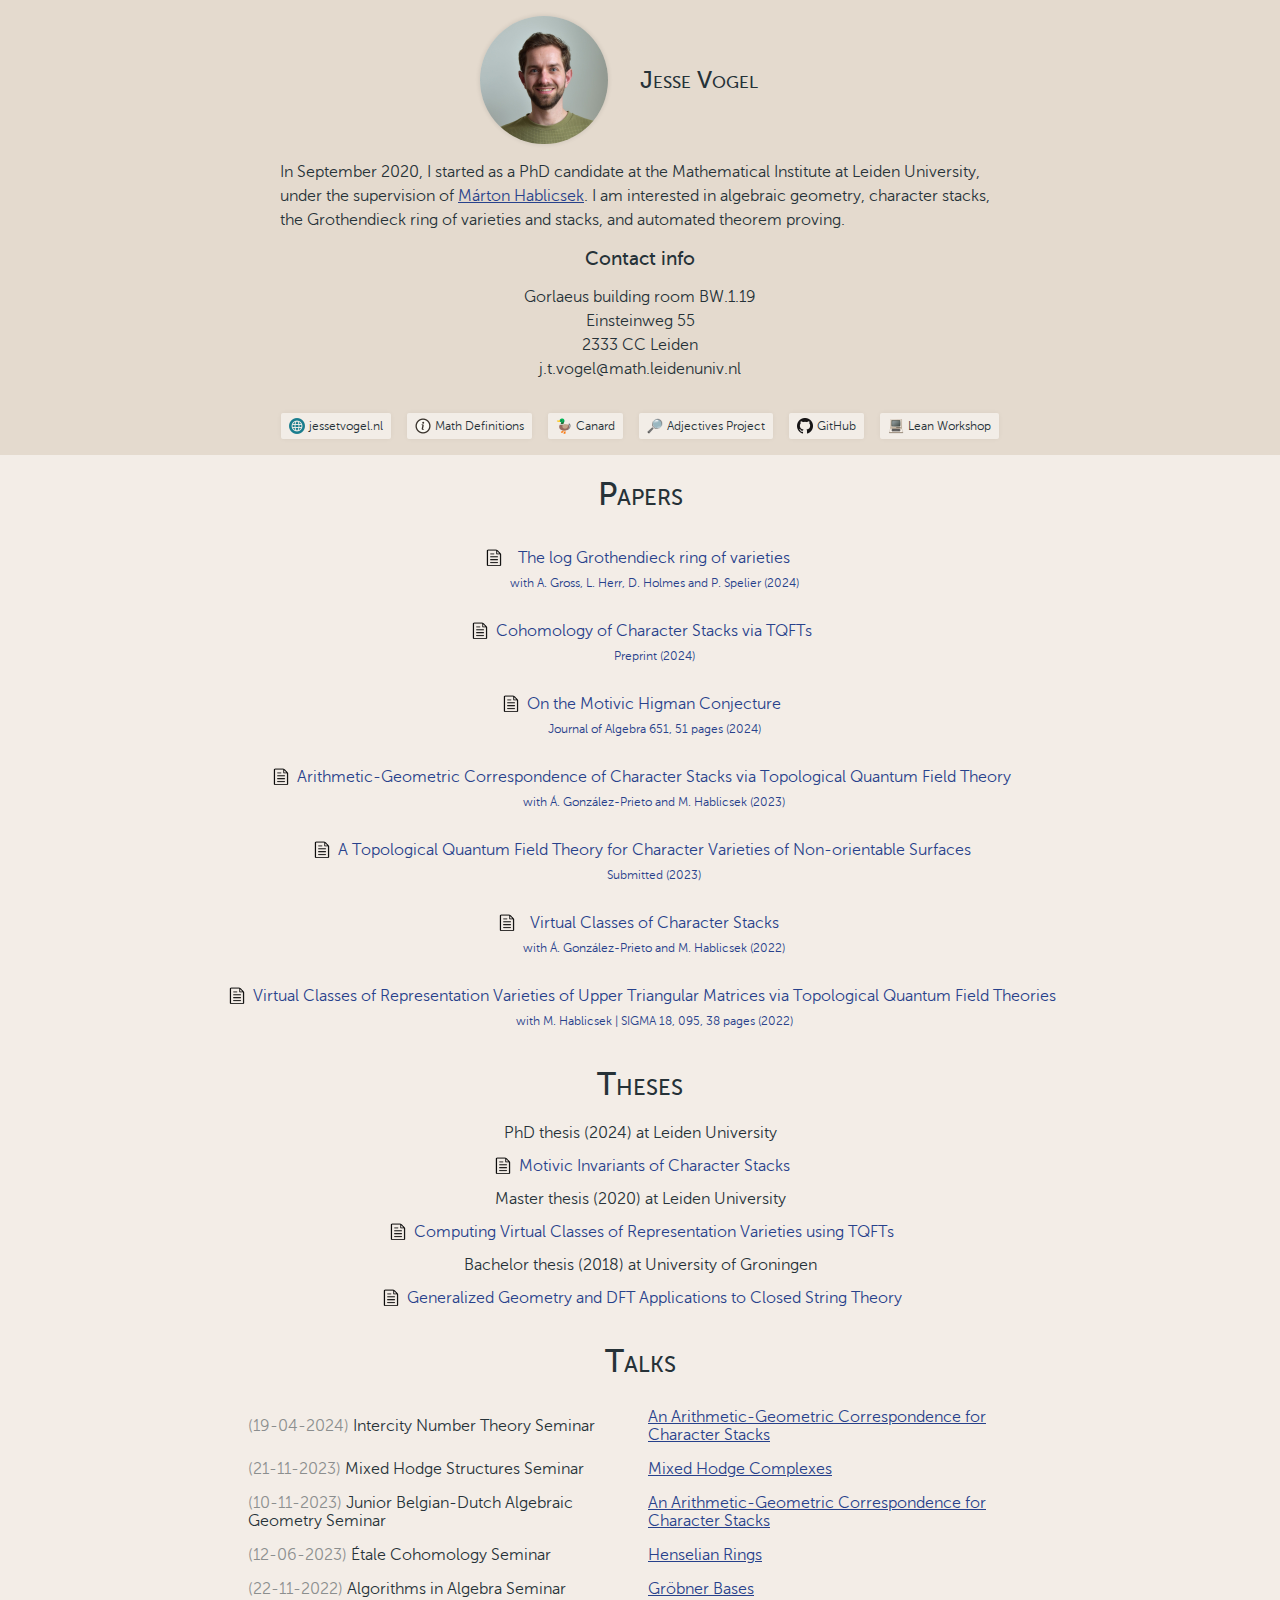
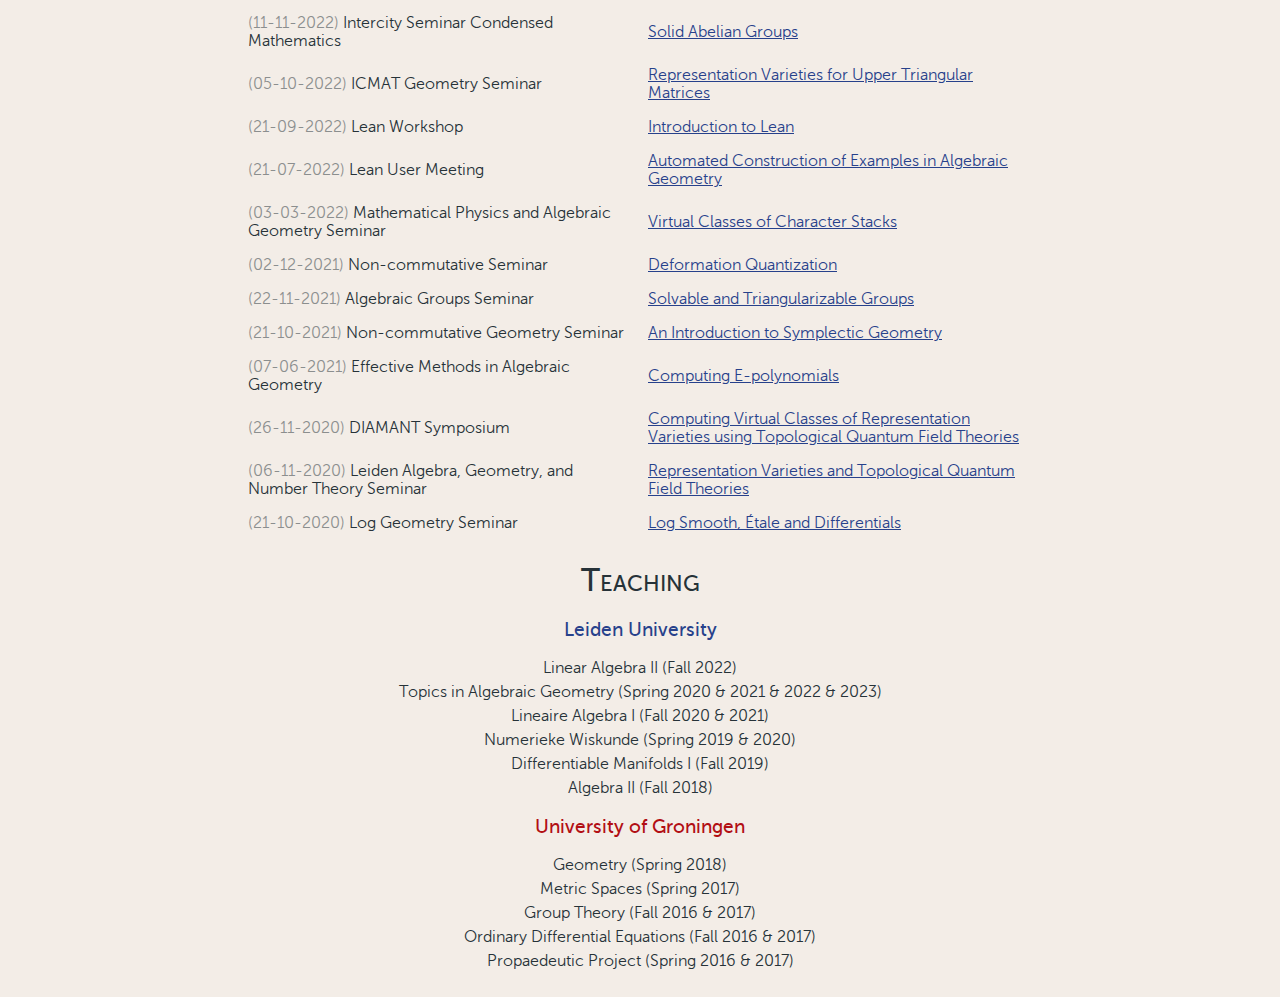
==== index.html @ 87e2d6b6 "Initial commit" ====
<!doctype html>
<html>

<head>
    <meta charset="utf-8">
    <meta name="viewport" content="width=device-width, initial-scale=1.0, maximum-scale=1.0, user-scalable=0">
    <title>Jesse Vogel</title>
    <link rel="icon" type="image/x-icon" href="favicon.ico" />
    <link rel="stylesheet" type="text/css" href="css/style.css" />
</head>

<body>
    <div id="info">

        <div class="photo-name-wrapper">
            <img id="photo" src="img/ik.jpg" />
            <span>Jesse Vogel</span>
        </div>

        <p>
            In September 2020, I started as a PhD candidate at the Mathematical Institute at Leiden University, under
            the supervision of <a target="_blank" href="https://sites.google.com/site/mhablicsek/">Márton Hablicsek</a>.
            I am interested in algebraic geometry, character stacks, the Grothendieck ring of varieties and stacks, and
            automated theorem proving.
        </p>

        <h2>Contact info</h2>
        <div class="flex-list">
            <span>Gorlaeus building room BW.1.19</span>
            <span>Einsteinweg 55</span>
            <span>2333 CC Leiden</span>
            <span class="reverse no-select">ln.vinunediel.htam@legov.t.j</span>
        </div>

        <div id="links">
            <a target="_blank" href="https://jessetvogel.nl" title="My personal website"><img src="img/website.png"
                    alt="" />jessetvogel.nl</a>
            <a target="_blank" href="https://jessetvogel.nl/math-definitions"
                title="An online resource for mathematical definitions and examples that I use"><img
                    src="img/math-definitions.png" alt="" />Math Definitions</a>
            <a target="_blank" href="https://github.com/jessetvogel/canard"
                title="A lightweight automated theorem prover I built"><img src="img/duck.png" alt />Canard</a>
            <a target="_blank" href="https://jessetvogel.nl/adjectives-project"
                title="A website for finding theorems and counterexamples related to algebraic geometry"><img
                    src="img/search.png" alt="" />Adjectives Project</a>
            <a target="_blank" href="https://github.com/jessetvogel" title="My GitHub page"><img src="img/github.png"
                    alt="" />GitHub</a>
            <a target="_blank" href="lean" title="Lean Workshop 2022"><img src="img/computer.png" alt="" />Lean
                Workshop</a>
        </div>
    </div>

    <h1>Papers</h1>

    <div class="file-wrapper">
        <a class="file" target="_blank" href="https://arxiv.org/abs/2412.07715">
            <span>The log Grothendieck ring of varieties</span></br>
            <span class="subtext">with A. Gross, L. Herr, D. Holmes and P. Spelier (2024)</span>
        </a>
    </div>

    <div class="file-wrapper">
        <a class="file" target="_blank" href="https://arxiv.org/abs/2406.19857">
            <span>Cohomology of Character Stacks via TQFTs</span></br>
            <span class="subtext">Preprint (2024)</span>
        </a>
    </div>

    <div class="file-wrapper">
        <a class="file" target="_blank" href="https://doi.org/10.1016/j.jalgebra.2024.03.024">
            <span>On the Motivic Higman Conjecture</span></br>
            <span class="subtext">Journal of Algebra 651, 51 pages (2024)</span>
        </a>
    </div>

    <div class="file-wrapper">
        <a class="file" target="_blank" href="https://arxiv.org/abs/2309.15331">
            <span>Arithmetic-Geometric Correspondence of Character Stacks via Topological Quantum Field
                Theory</span></br>
            <span class="subtext">with Á. González-Prieto and M. Hablicsek (2023)</span>
        </a>
    </div>

    <div class="file-wrapper">
        <a class="file" target="_blank" href="https://arxiv.org/abs/2009.12310">
            <span>A Topological Quantum Field Theory for Character Varieties of Non-orientable Surfaces</span></br>
            <span class="subtext">Submitted (2023)</span>
        </a>
    </div>

    <div class="file-wrapper">
        <a class="file" target="_blank" href="https://arxiv.org/abs/2201.08699">
            <span>Virtual Classes of Character Stacks</span></br>
            <span class="subtext">with Á. González-Prieto and M. Hablicsek (2022)</span>
        </a>
    </div>

    <div class="file-wrapper">
        <a class="file" target="_blank" href="https://doi.org/10.3842/SIGMA.2022.095">
            <span>
                Virtual Classes of Representation Varieties of Upper Triangular Matrices via Topological Quantum Field
                Theories</br>
                <span class="subtext">with M. Hablicsek | SIGMA 18, 095, 38 pages (2022)</span>
            </span>
        </a>
    </div>

    <h1>Theses</h1>

    <div class="file-wrapper">
        <span>PhD thesis (2024) at Leiden University</span>
        <a class="file" target="_blank" href="files/theses/PhD_Thesis_Jesse_Vogel.pdf">
            <span>Motivic Invariants of Character Stacks</span>
        </a>
    </div>

    <div class="file-wrapper">
        <span>Master thesis (2020) at Leiden University</span>
        <a class="file" target="_blank" href="files/theses/MSc_Thesis_Jesse_Vogel.pdf">
            <span>Computing Virtual Classes of Representation Varieties using TQFTs</span>
        </a>
    </div>

    <div class="file-wrapper">
        <span>Bachelor thesis (2018) at University of Groningen</span>
        <a class="file" target="_blank" href="files/theses/BSc_Thesis_Jesse_Vogel.pdf">
            <span>Generalized Geometry and DFT Applications to Closed String Theory</span>
        </a>
    </div>

    <h1>Talks</h1>

    <table class="talks">
        <tr>
            <td><time>(19-04-2024)</time> Intercity Number Theory Seminar</td>
            <td><a target="_blank"
                    href="files/talks/An Arithmetic-Geometric Correspondence for Character Stacks (ICNT).pdf">An
                    Arithmetic-Geometric Correspondence for Character Stacks</a></td>
        </tr>
        <tr>
            <td><time>(21-11-2023)</time> Mixed Hodge Structures Seminar</td>
            <td><a target="_blank" href="files/talks/Mixed Hodge Complexes.pdf">Mixed Hodge Complexes</a></td>
        </tr>
        <tr>
            <td><time>(10-11-2023)</time> Junior Belgian-Dutch Algebraic Geometry Seminar</td>
            <td><a target="_blank" href="files/talks/An Arithmetic-Geometric Correspondence for Character Stacks.pdf">An
                    Arithmetic-Geometric Correspondence for Character Stacks</a></td>
        </tr>
        <tr>
            <td><time>(12-06-2023)</time> Étale Cohomology Seminar</td>
            <td><a target="_blank" href="files/talks/Henselian Rings.pdf">Henselian Rings</a></td>
        </tr>
        <tr>
            <td><time>(22-11-2022)</time> Algorithms in Algebra Seminar</td>
            <td><a target="_blank" href="files/talks/Groebner Bases.pdf">Gröbner Bases</a></td>
        </tr>
        <tr>
            <td><time>(11-11-2022)</time> Intercity Seminar Condensed Mathematics</td>
            <td><a target="_blank" href="files/talks/Solid Abelian Groups.pdf">Solid Abelian Groups</a></td>
        </tr>
        <tr>
            <td><time>(05-10-2022)</time> ICMAT Geometry Seminar</td>
            <td><a target="_blank"
                    href="files/talks/Representation Varieties for Upper Triangular Matrices.pdf">Representation
                    Varieties for Upper Triangular Matrices</a></td>
        </tr>
        <tr>
            <td><time>(21-09-2022)</time> Lean Workshop</td>
            <td><a target="_blank" href="files/talks/Introduction to Lean (Notes).pdf">Introduction to Lean</a></td>
        </tr>
        <tr>
            <td><time>(21-07-2022)</time> Lean User Meeting</td>
            <td><a target="_blank"
                    href="files/talks/Automated Construction of Examples in Algebraic Geometry.pdf">Automated
                    Construction of Examples in Algebraic Geometry</a></td>
        </tr>
        <tr>
            <td><time>(03-03-2022)</time> Mathematical Physics and Algebraic Geometry Seminar</td>
            <td><a target="_blank" href="files/talks/Virtual Classes of Character Stacks.pdf">Virtual Classes of
                    Character Stacks</a></td>
        </tr>
        <tr>
            <td><time>(02-12-2021)</time> Non-commutative Seminar</td>
            <td><a target="_blank" href="files/talks/Deformation Quantization.pdf">Deformation Quantization</a></td>
        </tr>
        <tr>
            <td><time>(22-11-2021)</time> Algebraic Groups Seminar</td>
            <td><a target="_blank" href="files/talks/Solvable and Triangularizable Groups.pdf">Solvable and
                    Triangularizable Groups</a></td>
        </tr>
        <tr>
            <td><time>(21-10-2021)</time> Non-commutative Geometry Seminar</td>
            <td><a target="_blank" href="files/talks/Symplectic Geometry.pdf">An Introduction to Symplectic Geometry</a>
            </td>
        </tr>
        <tr>
            <td><time>(07-06-2021)</time> Effective Methods in Algebraic Geometry</td>
            <td><a target="_blank" href="files/posters/Computing E-polynomials.pdf">Computing E-polynomials</a>
            </td>
        </tr>
        <tr>
            <td><time>(26-11-2020)</time> DIAMANT Symposium</td>
            <td><a target="_blank"
                    href="files/talks/Computing Virtual Classes of Representation Varieties using Topological Quantum Field Theories.pdf">Computing
                    Virtual Classes of Representation Varieties using Topological Quantum Field Theories</a></td>
        </tr>
        <tr>
            <td><time>(06-11-2020)</time> Leiden Algebra, Geometry, and Number Theory Seminar</td>
            <td><a target="_blank"
                    href="files/talks/Representation Varieties and Topological Quantum Field Theories.pdf">Representation
                    Varieties and Topological Quantum Field Theories</a></td>
        </tr>
        <tr>
            <td><time>(21-10-2020)</time> Log Geometry Seminar</td>
            <td><a target="_blank" href="files/talks/Log Smooth Etale and Differentials.pdf">Log Smooth, Étale and
                    Differentials</a></td>
        </tr>
    </table>

    <h1>Teaching</h1>

    <h2 style="color: rgb(39, 65, 139);">Leiden University</h2>
    <div class="flex-list">
        <span>Linear Algebra II (Fall 2022)</span>
        <span>Topics in Algebraic Geometry (Spring 2020 &amp; 2021 &amp; 2022 &amp; 2023)</span>
        <span>Lineaire Algebra I (Fall 2020 &amp; 2021)</span>
        <span>Numerieke Wiskunde (Spring 2019 &amp; 2020)</span>
        <span>Differentiable Manifolds I (Fall 2019)</span>
        <span>Algebra II (Fall 2018)</span>
    </div>

    <h2 style="color: rgb(178, 15, 20);">University of Groningen</h2>
    <div class="flex-list">
        <span>Geometry (Spring 2018)</span>
        <span>Metric Spaces (Spring 2017)</span>
        <span>Group Theory (Fall 2016 &amp; 2017)</span>
        <span>Ordinary Differential Equations (Fall 2016 &amp; 2017)</span>
        <span>Propaedeutic Project (Spring 2016 &amp; 2017)</span>
    </div>

</body>

</html>
---- css/style.css ----
@font-face {
    font-family: "museosans";
    src: url("../fonts/museosans-300.ttf");
}

@font-face {
    font-family: "museosans";
    src: url("../fonts/museosans-500.ttf");
    font-weight: bold;
}

@font-face {
    font-family: "consolas";
    src: url("../fonts/consolas.ttf");
}

body {
    font-family: "museosans";
    background-color: rgb(243, 237, 231);
    color: #263238;
    font-size: 16px;
    position: relative;
    margin: 0px;
    padding: 0px 0px 24px 0px;
    min-height: 100%;
    box-sizing: border-box;
}

h1 {
    font-variant: small-caps;
    text-align: center;
}

h2 {
    text-align: center;
    font-size: 19px;
    font-weight: bold;
}

p {
    display: block;
    max-width: 720px;
    margin-left: auto;
    margin-right: auto;
    margin-top: 16px;
    margin-bottom: 16px;
    padding-left: 16px;
    padding-right: 16px;
    line-height: 24px;
}

a {
    color: rgb(39, 65, 139);
}

a.file {
    position: relative;
    padding: 8px 8px 8px 0px;
    margin-top: 4px;
    margin-bottom: 4px;
    line-height: 24px;
    text-align: center;
    text-decoration: none;
    outline: none;
    transition: 0.2s;
    border-radius: 2px;
}

span.subtext {
    font-size: 12px;
}

a.file:hover {
    background-color: rgba(255, 255, 255, 0.5);
    box-shadow: 0px 0px 5px rgba(0, 0, 0, 0.05);
}

a.file span {
    margin-left: 36px;
}

a.file::before {
    content: "";
    display: inline-block;
    position: absolute;
    top: 0px;
    left: 0px;
    width: 40px;
    height: 40px;
    background-image: url("../icons/document.png");
    background-position: center;
    background-repeat: no-repeat;
    background-size: 20px;
}

div.file-wrapper {
    display: flex;
    flex-direction: column;
    justify-content: center;
    align-items: center;
}

div.flex-list {
    display: flex;
    flex-direction: column;
    justify-content: center;
    align-items: center;
}

div.flex-list span {
    line-height: 24px;
}

table.talks {
    max-width: 800px;
    margin-left: auto;
    margin-right: auto;
    border-collapse: collapse;
}

table.talks td {
    padding: 8px;
    width: 400px;
    box-sizing: border-box;
}

div.photo-name-wrapper {
    display: flex;
    align-items: center;
    width: 320px;
    margin-left: auto;
    margin-right: auto;
    margin-bottom: 16px;
}

div.photo-name-wrapper span {
    font-size: 24px;
    font-weight: bold;
    font-variant: small-caps;
    margin-left: 32px;
}

div.photo-name-wrapper img {
    width: 128px;
    height: 128px;
    border-radius: 64px;
}

div.photo-text {
    display: flex;
    align-items: center;
    max-width: 800px;
    margin-left: auto;
    margin-right: auto;
}

div.photo-text div:first-child {
    margin-right: 32px;
}

#info {
    padding-top: 16px;
    padding-bottom: 16px;
    background-color: rgb(228, 218, 206);
}

#photo {
    box-shadow: 0px 0px 5px rgba(0, 0, 0, 0.12);
}

#links {
    display: flex;
    justify-content: center;
    gap: 16px;
    margin-top: 32px;
    flex-wrap: wrap;
}

#links>a {
    line-height: 20px;
    font-size: 12px;
    display: flex;
    align-items: center;
    justify-content: center;
    gap: 4px;
    padding: 3px 8px;
    background-color: rgb(255, 255, 255, 0.5);
    border-radius: 2px;
    box-shadow: 0px 0px 5px rgba(0, 0, 0, 0.05);
    cursor: pointer;
    transition: background-color 0.2s;
    text-decoration: none;
    color: #263238;
    white-space: nowrap;
}

#links>a:hover {
    background-color: rgb(255, 255, 255, 0.75);
}

#links>a img {
    width: 16px;
    height: 16px;
}

time {
    opacity: 0.5;
}

span.reverse {
    unicode-bidi: bidi-override;
    direction: rtl;
}

.no-select {
    -webkit-touch-callout: none;
    -webkit-user-select: none;
    -khtml-user-select: none;
    -moz-user-select: none;
    -ms-user-select: none;
    user-select: none;
}
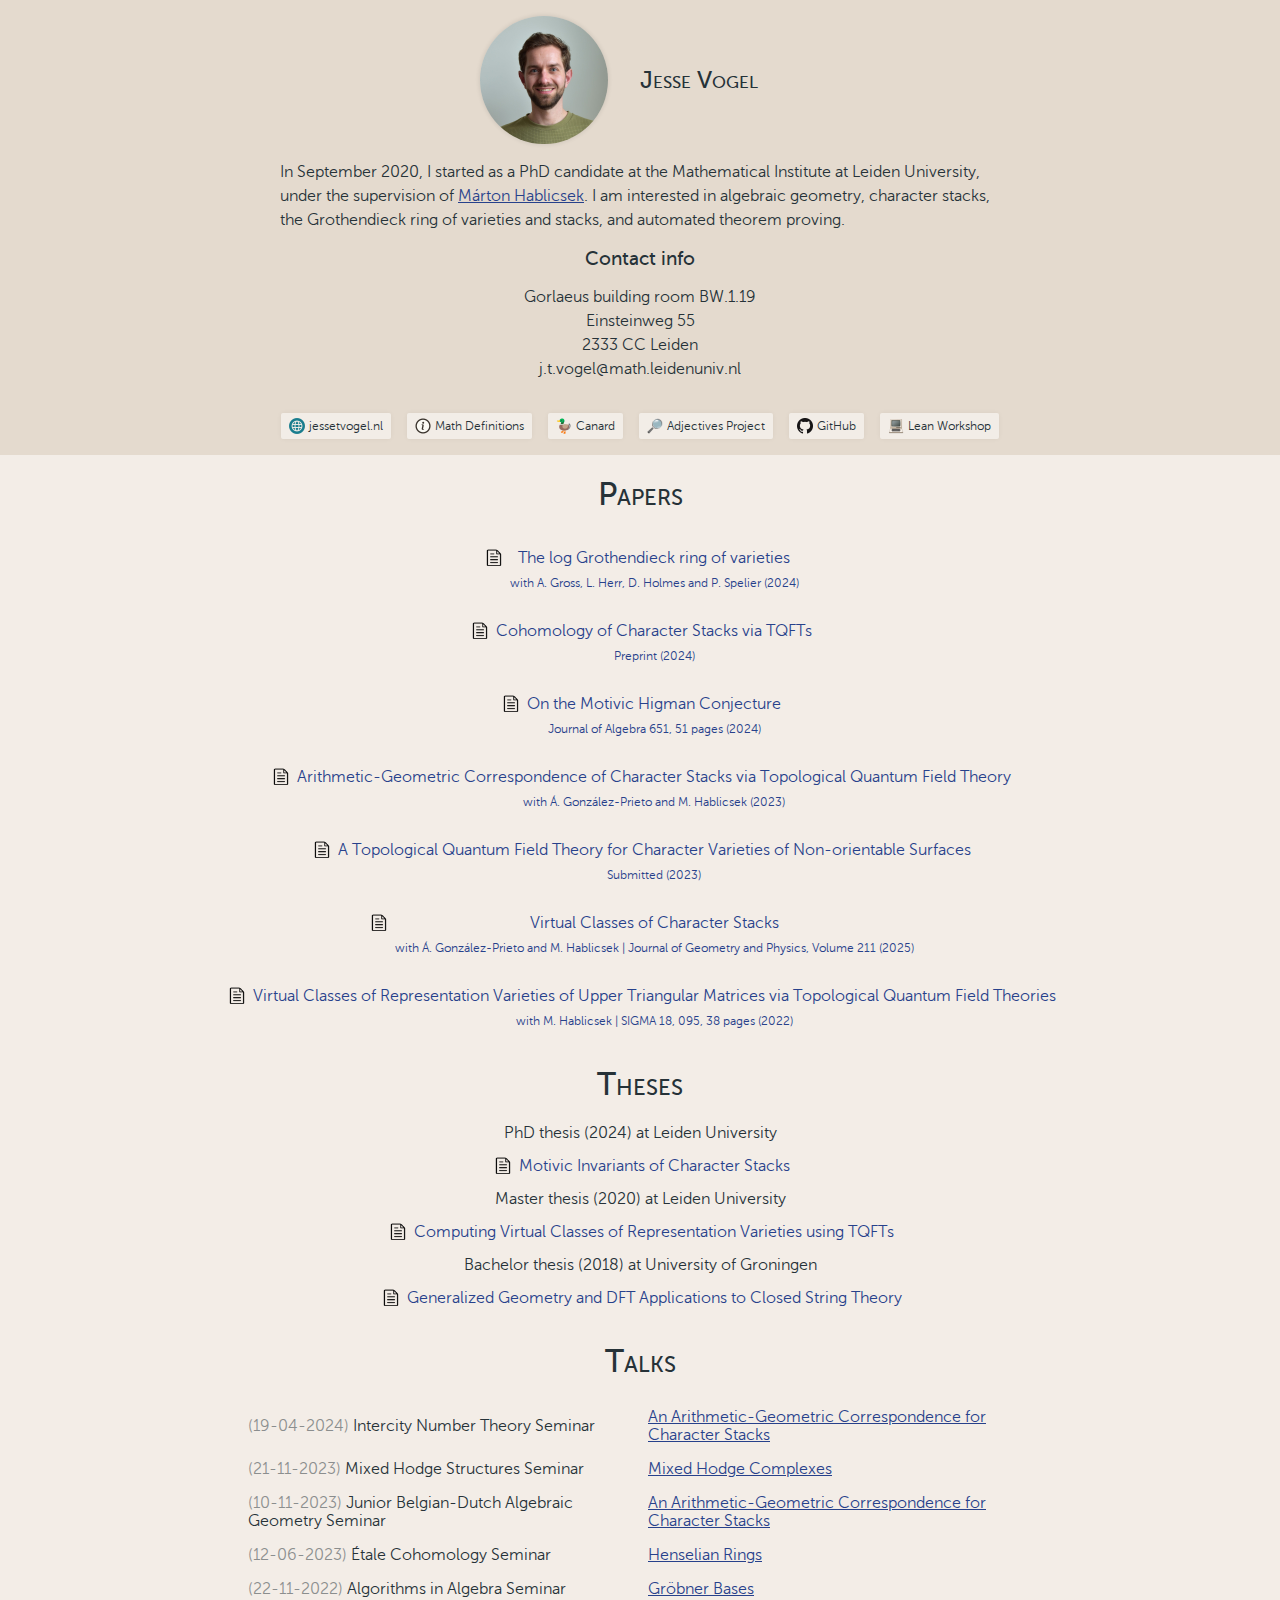
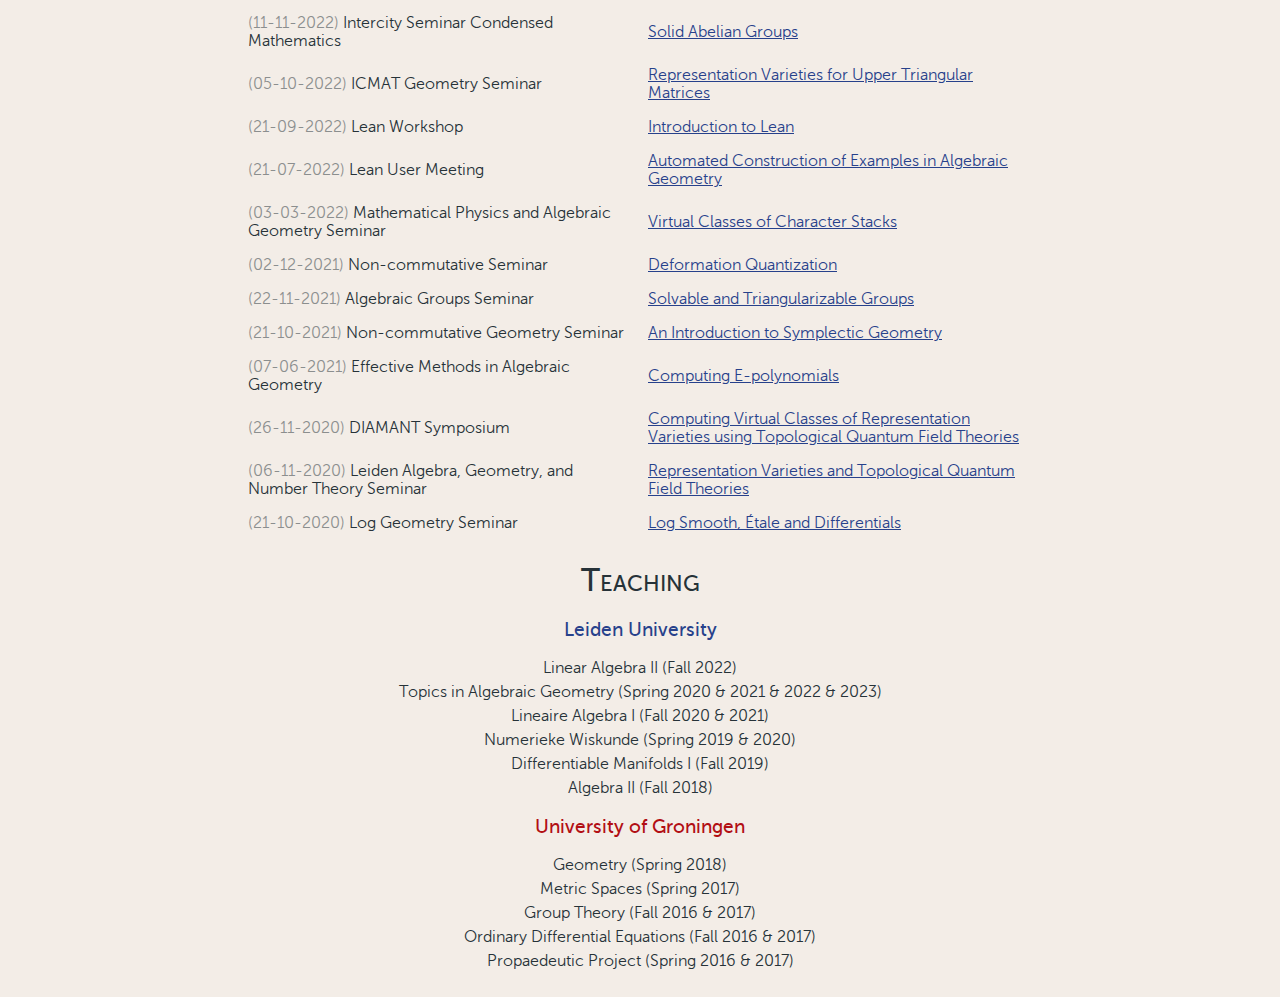
==== commit 1ac1d722: "Paper published! 🎉" ====
--- a/index.html
+++ b/index.html
@@ -89,9 +89,9 @@
     </div>
 
     <div class="file-wrapper">
-        <a class="file" target="_blank" href="https://arxiv.org/abs/2201.08699">
+        <a class="file" target="_blank" href="https://doi.org/10.1016/j.geomphys.2025.105450">
             <span>Virtual Classes of Character Stacks</span></br>
-            <span class="subtext">with Á. González-Prieto and M. Hablicsek (2022)</span>
+            <span class="subtext">with Á. González-Prieto and M. Hablicsek | Journal of Geometry and Physics, Volume 211 (2025)</span>
         </a>
     </div>
 
